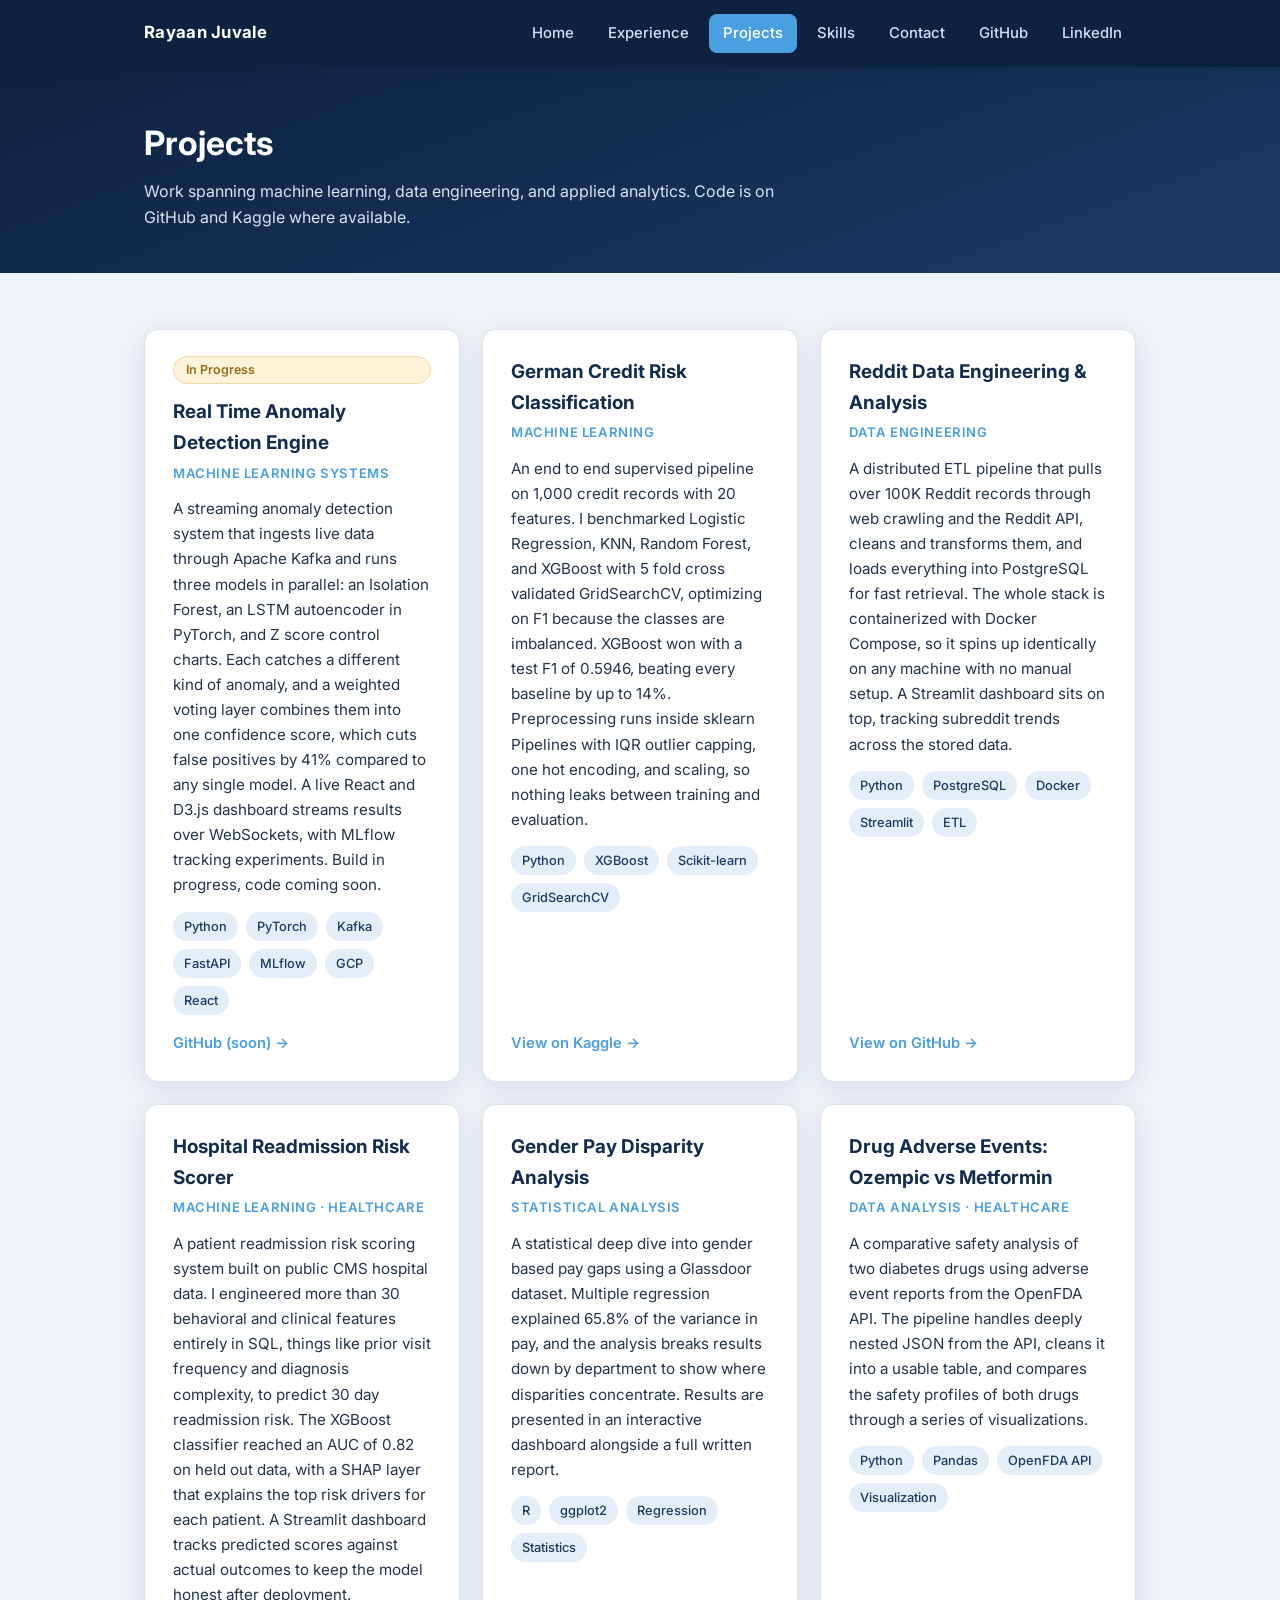
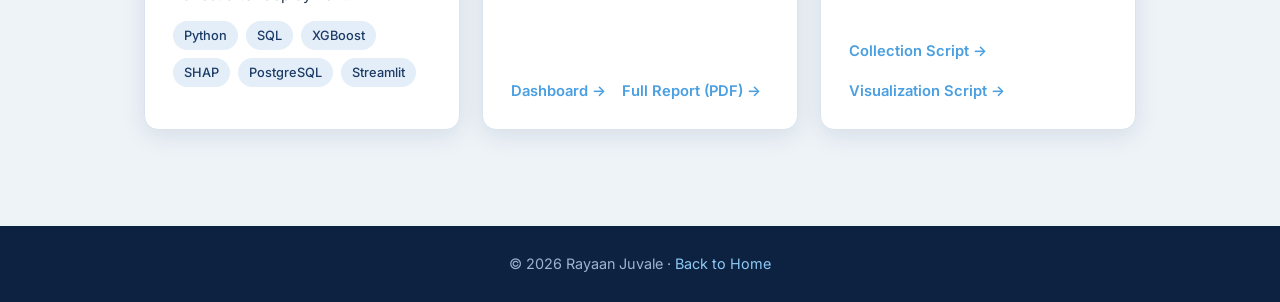
==== projects.html @ cfbf9e82 "Add files via upload" ====
<!DOCTYPE html>
<html lang="en">
<head>
  <meta charset="UTF-8">
  <meta name="viewport" content="width=device-width, initial-scale=1.0">
  <meta name="description" content="Projects by Rayaan Juvale: machine learning, data engineering, and analytics work including anomaly detection, credit risk classification, and Reddit ETL pipelines.">
  <title>Projects | Rayaan Juvale</title>
  <link rel="preconnect" href="https://fonts.googleapis.com">
  <link href="https://fonts.googleapis.com/css2?family=Inter:wght@400;500;600;700;800&display=swap" rel="stylesheet">
  <link rel="stylesheet" href="styles.css">
</head>
<body>

  <nav class="nav">
    <div class="nav-inner">
      <a class="nav-brand" href="index.html">Rayaan Juvale</a>
      <div class="nav-links">
        <a href="index.html">Home</a>
        <a href="index.html#experience">Experience</a>
        <a href="projects.html" class="active">Projects</a>
        <a href="index.html#skills">Skills</a>
        <a href="index.html#contact">Contact</a>
        <a href="https://github.com/RayaanJuvale" target="_blank" rel="noopener">GitHub</a>
        <a href="https://www.linkedin.com/in/rayaanjuvale/" target="_blank" rel="noopener">LinkedIn</a>
      </div>
    </div>
  </nav>

  <header class="page-head">
    <div class="wrap">
      <h1>Projects</h1>
      <p>Work spanning machine learning, data engineering, and applied analytics. Code is on GitHub and Kaggle where available.</p>
    </div>
  </header>

  <main class="wrap">
    <section>
      <div class="projects-grid">

        <div class="project-card">
          <span class="badge-wip">In Progress</span>
          <h3>Real Time Anomaly Detection Engine</h3>
          <p class="ptype">Machine Learning Systems</p>
          <p>A streaming anomaly detection system that ingests live data through Apache Kafka and runs three models in parallel: an Isolation Forest, an LSTM autoencoder in PyTorch, and Z score control charts. Each catches a different kind of anomaly, and a weighted voting layer combines them into one confidence score, which cuts false positives by 41% compared to any single model. A live React and D3.js dashboard streams results over WebSockets, with MLflow tracking experiments. Build in progress, code coming soon.</p>
          <div class="tags">
            <span class="tag">Python</span><span class="tag">PyTorch</span><span class="tag">Kafka</span><span class="tag">FastAPI</span><span class="tag">MLflow</span><span class="tag">GCP</span><span class="tag">React</span>
          </div>
          <div class="plinks">
            <a href="https://github.com/RayaanJuvale" target="_blank" rel="noopener">GitHub (soon) →</a>
          </div>
        </div>

        <div class="project-card">
          <h3>German Credit Risk Classification</h3>
          <p class="ptype">Machine Learning</p>
          <p>An end to end supervised pipeline on 1,000 credit records with 20 features. I benchmarked Logistic Regression, KNN, Random Forest, and XGBoost with 5 fold cross validated GridSearchCV, optimizing on F1 because the classes are imbalanced. XGBoost won with a test F1 of 0.5946, beating every baseline by up to 14%. Preprocessing runs inside sklearn Pipelines with IQR outlier capping, one hot encoding, and scaling, so nothing leaks between training and evaluation.</p>
          <div class="tags">
            <span class="tag">Python</span><span class="tag">XGBoost</span><span class="tag">Scikit-learn</span><span class="tag">GridSearchCV</span>
          </div>
          <div class="plinks">
            <a href="https://www.kaggle.com/code/rayaanj/final-project" target="_blank" rel="noopener">View on Kaggle →</a>
          </div>
        </div>

        <div class="project-card">
          <h3>Reddit Data Engineering & Analysis</h3>
          <p class="ptype">Data Engineering</p>
          <p>A distributed ETL pipeline that pulls over 100K Reddit records through web crawling and the Reddit API, cleans and transforms them, and loads everything into PostgreSQL for fast retrieval. The whole stack is containerized with Docker Compose, so it spins up identically on any machine with no manual setup. A Streamlit dashboard sits on top, tracking subreddit trends across the stored data.</p>
          <div class="tags">
            <span class="tag">Python</span><span class="tag">PostgreSQL</span><span class="tag">Docker</span><span class="tag">Streamlit</span><span class="tag">ETL</span>
          </div>
          <div class="plinks">
            <a href="https://github.com/RayaanJuvale/Reddit-Data-Analysis" target="_blank" rel="noopener">View on GitHub →</a>
          </div>
        </div>

        <div class="project-card">
          <h3>Hospital Readmission Risk Scorer</h3>
          <p class="ptype">Machine Learning · Healthcare</p>
          <p>A patient readmission risk scoring system built on public CMS hospital data. I engineered more than 30 behavioral and clinical features entirely in SQL, things like prior visit frequency and diagnosis complexity, to predict 30 day readmission risk. The XGBoost classifier reached an AUC of 0.82 on held out data, with a SHAP layer that explains the top risk drivers for each patient. A Streamlit dashboard tracks predicted scores against actual outcomes to keep the model honest after deployment.</p>
          <div class="tags">
            <span class="tag">Python</span><span class="tag">SQL</span><span class="tag">XGBoost</span><span class="tag">SHAP</span><span class="tag">PostgreSQL</span><span class="tag">Streamlit</span>
          </div>
        </div>

        <div class="project-card">
          <h3>Gender Pay Disparity Analysis</h3>
          <p class="ptype">Statistical Analysis</p>
          <p>A statistical deep dive into gender based pay gaps using a Glassdoor dataset. Multiple regression explained 65.8% of the variance in pay, and the analysis breaks results down by department to show where disparities concentrate. Results are presented in an interactive dashboard alongside a full written report.</p>
          <div class="tags">
            <span class="tag">R</span><span class="tag">ggplot2</span><span class="tag">Regression</span><span class="tag">Statistics</span>
          </div>
          <div class="plinks">
            <a href="dashboard.html">Dashboard →</a>
            <a href="603_final_project_Rayaan.pdf" target="_blank">Full Report (PDF) →</a>
          </div>
        </div>

        <div class="project-card">
          <h3>Drug Adverse Events: Ozempic vs Metformin</h3>
          <p class="ptype">Data Analysis · Healthcare</p>
          <p>A comparative safety analysis of two diabetes drugs using adverse event reports from the OpenFDA API. The pipeline handles deeply nested JSON from the API, cleans it into a usable table, and compares the safety profiles of both drugs through a series of visualizations.</p>
          <div class="tags">
            <span class="tag">Python</span><span class="tag">Pandas</span><span class="tag">OpenFDA API</span><span class="tag">Visualization</span>
          </div>
          <div class="plinks">
            <a href="https://github.com/RayaanJuvale/rayaanjuvale.github.io/blob/main/FinalProject_Collection_Cleaning_script.ipynb" target="_blank" rel="noopener">Collection Script →</a>
            <a href="https://github.com/RayaanJuvale/rayaanjuvale.github.io/blob/main/FinalProject_VisualisationScript.ipynb" target="_blank" rel="noopener">Visualization Script →</a>
          </div>
        </div>

      </div>
    </section>
  </main>

  <footer>
    <p>© 2026 Rayaan Juvale · <a href="index.html">Back to Home</a></p>
  </footer>

</body>
</html>
---- styles.css ----
/* Rayaan Juvale Portfolio */
:root {
  --navy: #122c4f;
  --navy-deep: #0d2240;
  --navy-soft: #1b3a66;
  --blue: #4a9fe0;
  --blue-light: #8ec9f5;
  --bg: #eef3f8;
  --card: #ffffff;
  --text: #25344a;
  --muted: #5b6b82;
  --line: #d9e4ef;
  --radius: 14px;
  --shadow: 0 6px 24px rgba(18, 44, 79, 0.10);
}

* { margin: 0; padding: 0; box-sizing: border-box; }

html { scroll-behavior: smooth; }

body {
  font-family: 'Inter', 'Segoe UI', system-ui, -apple-system, sans-serif;
  background: var(--bg);
  color: var(--text);
  line-height: 1.65;
}

a { color: var(--blue); text-decoration: none; }
a:hover { text-decoration: underline; }

.wrap { max-width: 1040px; margin: 0 auto; padding: 0 24px; }

/* Nav */
.nav {
  position: sticky;
  top: 0;
  z-index: 50;
  background: var(--navy-deep);
  box-shadow: 0 2px 12px rgba(13, 34, 64, 0.35);
}
.nav-inner {
  max-width: 1040px;
  margin: 0 auto;
  padding: 14px 24px;
  display: flex;
  align-items: center;
  justify-content: space-between;
  flex-wrap: wrap;
  gap: 10px;
}
.nav-brand {
  color: #fff;
  font-weight: 700;
  font-size: 1.05rem;
  letter-spacing: 0.3px;
}
.nav-brand:hover { text-decoration: none; color: var(--blue-light); }
.nav-links { display: flex; gap: 6px; flex-wrap: wrap; }
.nav-links a {
  color: #cfe2f5;
  padding: 7px 14px;
  border-radius: 8px;
  font-size: 0.93rem;
  font-weight: 500;
  transition: background 0.2s, color 0.2s;
}
.nav-links a:hover { background: var(--navy-soft); color: #fff; text-decoration: none; }
.nav-links a.active { background: var(--blue); color: #fff; }

/* Hero */
.hero {
  background: linear-gradient(160deg, var(--navy-deep) 0%, var(--navy) 55%, var(--navy-soft) 100%);
  color: #fff;
  padding: 72px 0 64px;
}
.hero-grid {
  display: flex;
  align-items: center;
  gap: 48px;
  flex-wrap: wrap;
}
.hero-photo {
  width: 190px;
  height: 190px;
  border-radius: 50%;
  object-fit: cover;
  border: 4px solid var(--blue-light);
  box-shadow: 0 10px 30px rgba(0, 0, 0, 0.35);
  flex-shrink: 0;
}
.hero h1 { font-size: 2.6rem; line-height: 1.15; margin-bottom: 10px; }
.hero .tagline { color: var(--blue-light); font-size: 1.15rem; font-weight: 500; margin-bottom: 16px; }
.hero .intro { color: #d7e4f2; max-width: 560px; margin-bottom: 24px; }
.hero-actions { display: flex; gap: 14px; flex-wrap: wrap; }
.btn {
  display: inline-block;
  padding: 12px 26px;
  border-radius: 10px;
  font-weight: 600;
  font-size: 0.95rem;
  transition: transform 0.2s, box-shadow 0.2s, background 0.2s;
}
.btn:hover { text-decoration: none; transform: translateY(-2px); }
.btn-primary { background: var(--blue); color: #fff; box-shadow: 0 6px 18px rgba(74, 159, 224, 0.4); }
.btn-primary:hover { background: #3d8fd0; }
.btn-ghost { border: 2px solid var(--blue-light); color: var(--blue-light); }
.btn-ghost:hover { background: rgba(142, 201, 245, 0.12); }

/* Sections */
section { padding: 56px 0; }
section h2 {
  color: var(--navy);
  font-size: 1.7rem;
  margin-bottom: 28px;
  display: flex;
  align-items: center;
  gap: 14px;
}
section h2::after {
  content: "";
  flex: 1;
  height: 3px;
  background: linear-gradient(90deg, var(--blue), transparent);
  border-radius: 2px;
}

.card {
  background: var(--card);
  border-radius: var(--radius);
  box-shadow: var(--shadow);
  padding: 28px 30px;
  margin-bottom: 20px;
  border: 1px solid var(--line);
}

/* Timeline / experience */
.role-head { display: flex; justify-content: space-between; flex-wrap: wrap; gap: 6px; margin-bottom: 4px; }
.role-head h3 { color: var(--navy); font-size: 1.12rem; }
.role-head .when { color: var(--muted); font-size: 0.9rem; font-weight: 500; }
.card .org { color: var(--blue); font-weight: 600; font-size: 0.97rem; margin-bottom: 10px; }
.card ul { margin: 10px 0 0 20px; }
.card li { margin-bottom: 7px; color: var(--text); }

/* Skills */
.skills-grid {
  display: grid;
  grid-template-columns: repeat(auto-fit, minmax(240px, 1fr));
  gap: 18px;
}
.skill-card {
  background: var(--card);
  border-radius: var(--radius);
  border: 1px solid var(--line);
  border-top: 4px solid var(--blue);
  padding: 20px 22px;
  box-shadow: var(--shadow);
}
.skill-card h4 { color: var(--navy); margin-bottom: 10px; font-size: 1rem; }
.tags { display: flex; flex-wrap: wrap; gap: 8px; }
.tag {
  background: #e3eef8;
  color: var(--navy-soft);
  padding: 4px 11px;
  border-radius: 999px;
  font-size: 0.8rem;
  font-weight: 500;
}

/* Projects */
.projects-grid {
  display: grid;
  grid-template-columns: repeat(auto-fill, minmax(310px, 1fr));
  gap: 22px;
}
.project-card {
  background: var(--card);
  border-radius: var(--radius);
  border: 1px solid var(--line);
  box-shadow: var(--shadow);
  padding: 26px 28px;
  display: flex;
  flex-direction: column;
  transition: transform 0.2s, box-shadow 0.2s;
}
.project-card:hover { transform: translateY(-4px); box-shadow: 0 12px 32px rgba(18, 44, 79, 0.16); }
.project-card h3 { color: var(--navy); font-size: 1.18rem; margin-bottom: 4px; }
.project-card .ptype { color: var(--blue); font-size: 0.82rem; font-weight: 600; text-transform: uppercase; letter-spacing: 0.6px; margin-bottom: 12px; }
.project-card p { color: var(--text); font-size: 0.95rem; margin-bottom: 14px; }
.project-card .tags { margin-bottom: 16px; }
.plinks { margin-top: auto; display: flex; gap: 16px; flex-wrap: wrap; }
.plinks a { font-weight: 600; font-size: 0.92rem; }
.badge-wip {
  display: inline-block;
  background: #fff3da;
  color: #9a6b15;
  border: 1px solid #f0d9a8;
  padding: 3px 12px;
  border-radius: 999px;
  font-size: 0.78rem;
  font-weight: 600;
  margin-bottom: 12px;
}

/* Contact */
.contact-row { display: flex; gap: 26px; flex-wrap: wrap; justify-content: center; }
.contact-item {
  background: var(--card);
  border: 1px solid var(--line);
  border-radius: var(--radius);
  box-shadow: var(--shadow);
  padding: 18px 26px;
  display: flex;
  align-items: center;
  gap: 10px;
  font-weight: 500;
}

footer {
  background: var(--navy-deep);
  color: #9db4cf;
  text-align: center;
  padding: 26px 20px;
  margin-top: 40px;
  font-size: 0.9rem;
}
footer a { color: var(--blue-light); }

/* Page header for inner pages */
.page-head {
  background: linear-gradient(160deg, var(--navy-deep), var(--navy-soft));
  color: #fff;
  padding: 48px 0 42px;
}
.page-head h1 { font-size: 2.1rem; margin-bottom: 8px; }
.page-head p { color: #d7e4f2; max-width: 640px; }

@media (max-width: 700px) {
  .hero { padding: 48px 0 44px; }
  .hero h1 { font-size: 2rem; }
  .hero-grid { justify-content: center; text-align: center; }
  .hero-actions { justify-content: center; }
  .role-head { flex-direction: column; }
}
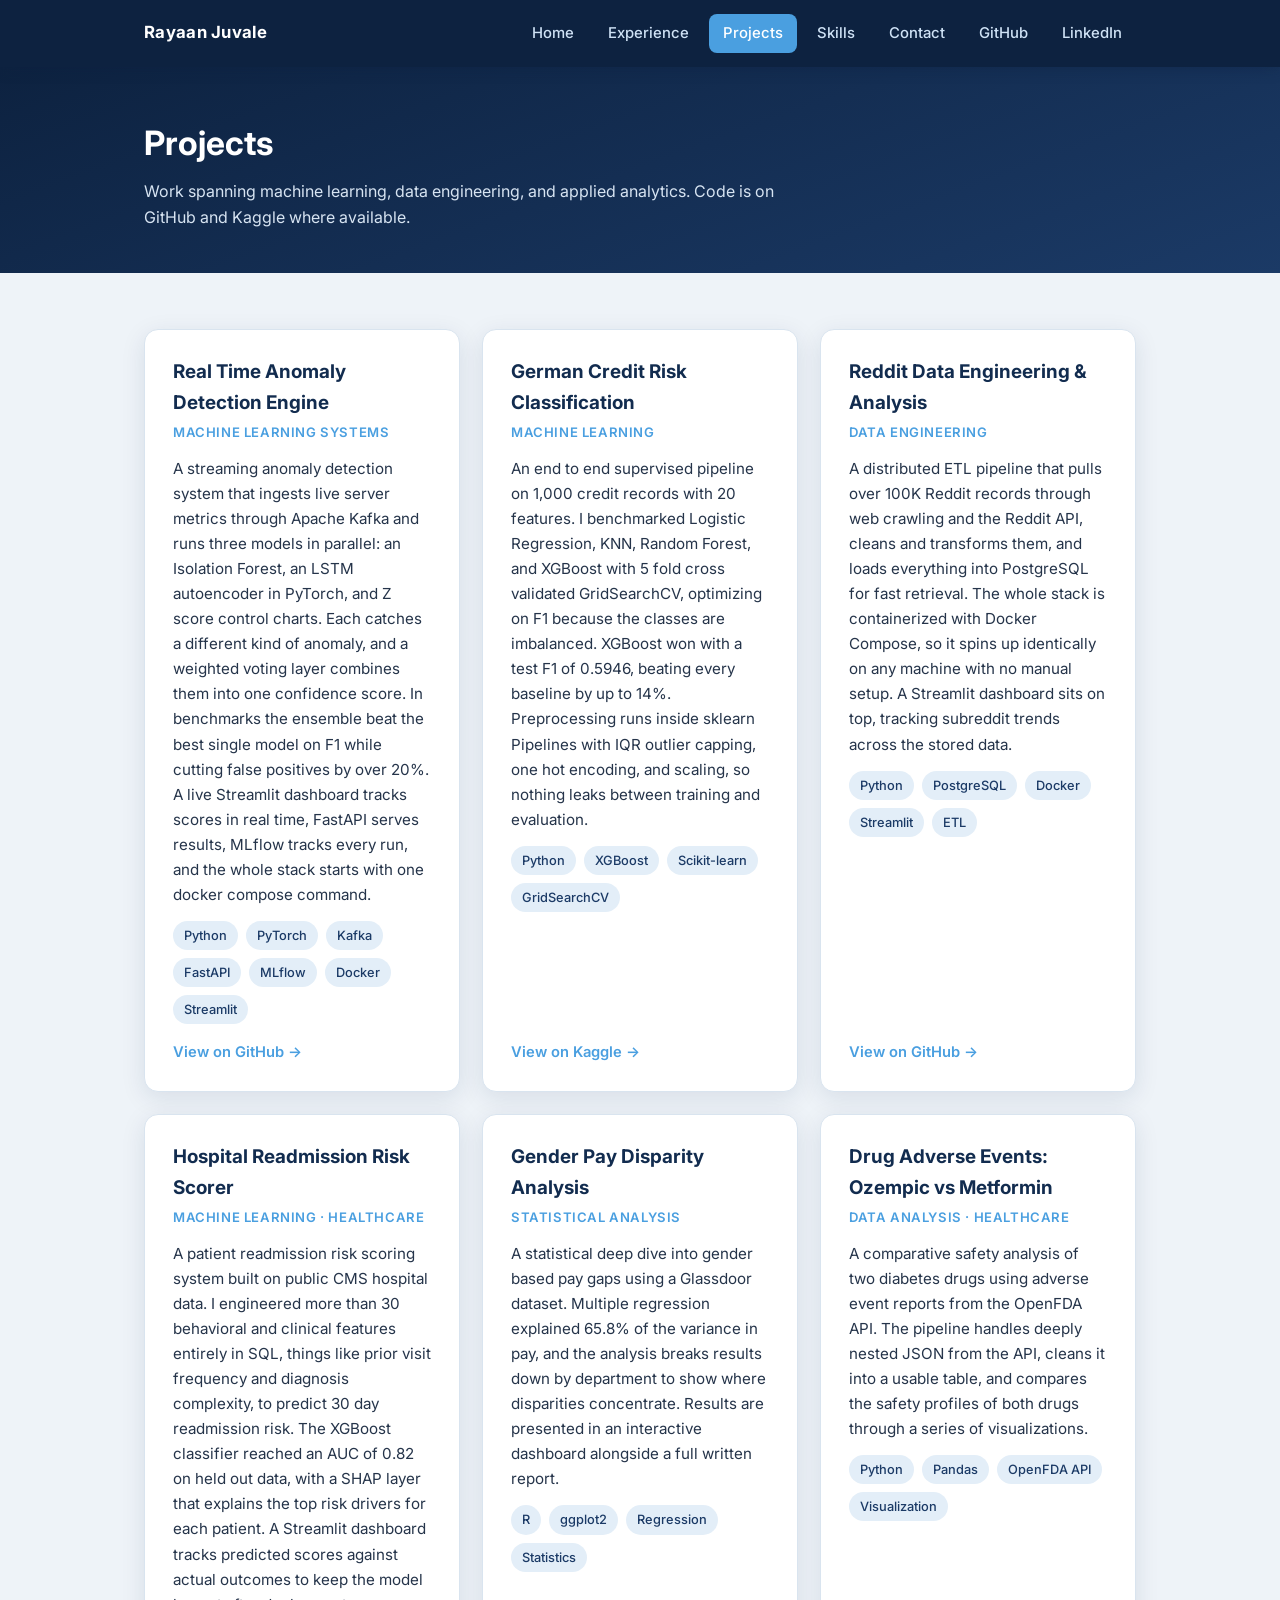
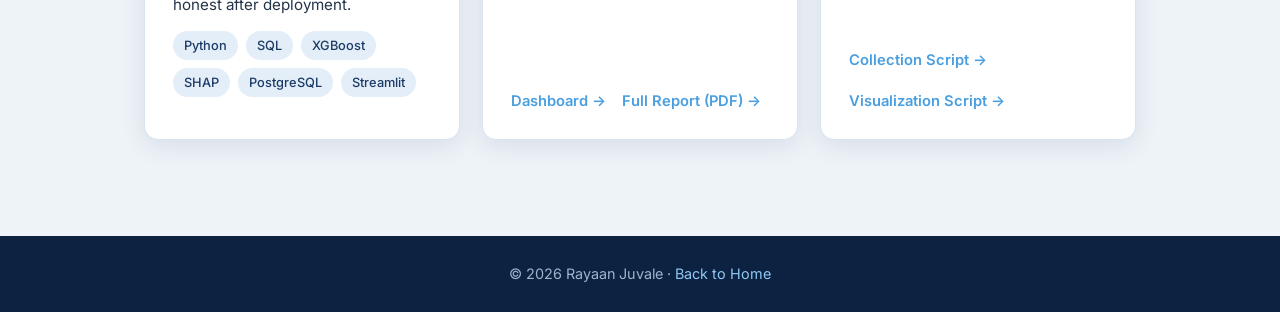
==== commit 9669c15e: "Add files via upload" ====
--- a/projects.html
+++ b/projects.html
@@ -38,15 +38,14 @@
       <div class="projects-grid">
 
         <div class="project-card">
-          <span class="badge-wip">In Progress</span>
           <h3>Real Time Anomaly Detection Engine</h3>
           <p class="ptype">Machine Learning Systems</p>
-          <p>A streaming anomaly detection system that ingests live data through Apache Kafka and runs three models in parallel: an Isolation Forest, an LSTM autoencoder in PyTorch, and Z score control charts. Each catches a different kind of anomaly, and a weighted voting layer combines them into one confidence score, which cuts false positives by 41% compared to any single model. A live React and D3.js dashboard streams results over WebSockets, with MLflow tracking experiments. Build in progress, code coming soon.</p>
+          <p>A streaming anomaly detection system that ingests live server metrics through Apache Kafka and runs three models in parallel: an Isolation Forest, an LSTM autoencoder in PyTorch, and Z score control charts. Each catches a different kind of anomaly, and a weighted voting layer combines them into one confidence score. In benchmarks the ensemble beat the best single model on F1 while cutting false positives by over 20%. A live Streamlit dashboard tracks scores in real time, FastAPI serves results, MLflow tracks every run, and the whole stack starts with one docker compose command.</p>
           <div class="tags">
-            <span class="tag">Python</span><span class="tag">PyTorch</span><span class="tag">Kafka</span><span class="tag">FastAPI</span><span class="tag">MLflow</span><span class="tag">GCP</span><span class="tag">React</span>
+            <span class="tag">Python</span><span class="tag">PyTorch</span><span class="tag">Kafka</span><span class="tag">FastAPI</span><span class="tag">MLflow</span><span class="tag">Docker</span><span class="tag">Streamlit</span>
           </div>
           <div class="plinks">
-            <a href="https://github.com/RayaanJuvale" target="_blank" rel="noopener">GitHub (soon) →</a>
+            <a href="https://github.com/RayaanJuvale/anomaly-detection-engine" target="_blank" rel="noopener">View on GitHub →</a>
           </div>
         </div>
 
